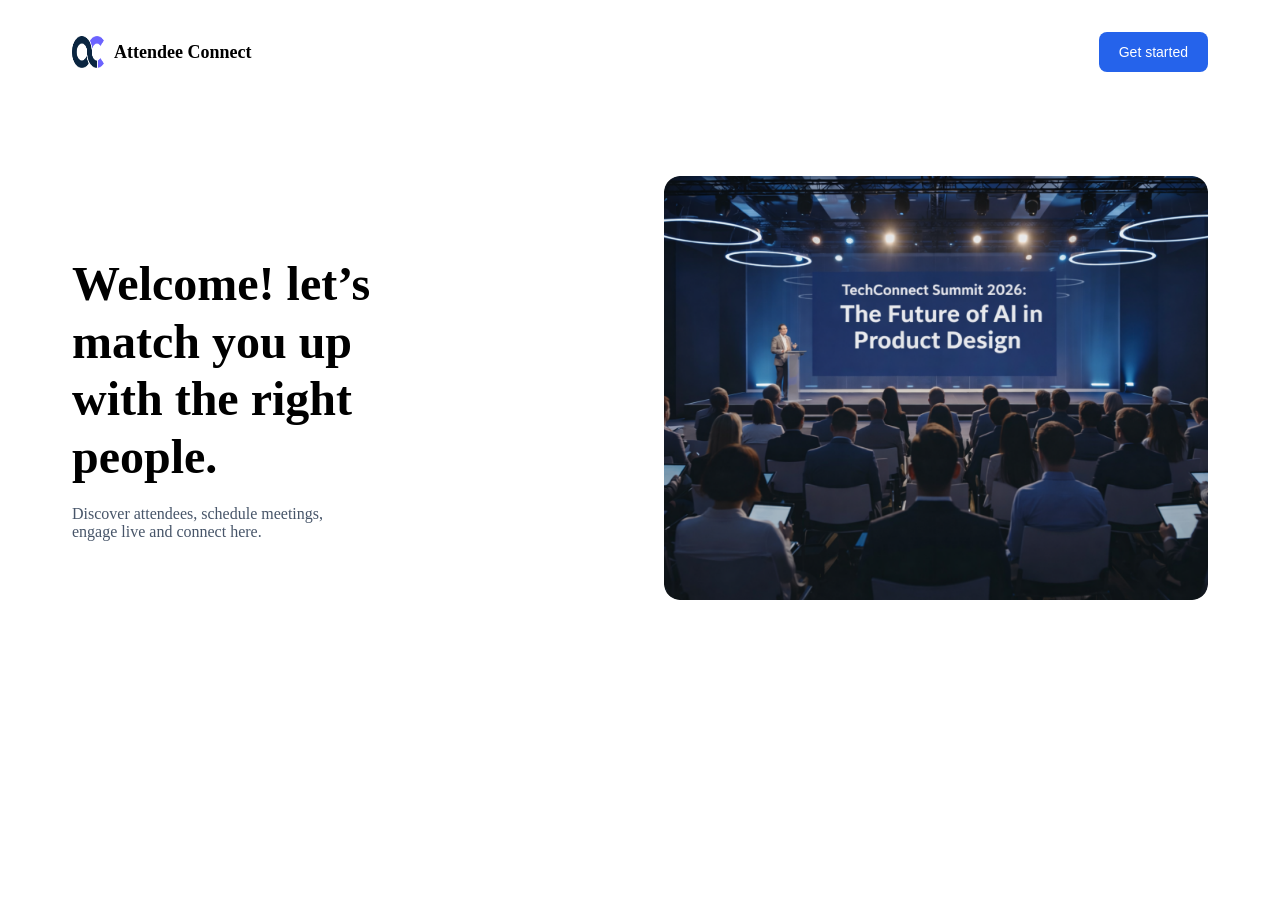
==== index.html @ ae0b0954 "made changes" ====
<!DOCTYPE html>
<html lang="en">
<head>
  <meta charset="UTF-8" />
  <meta name="viewport" content="width=device-width, initial-scale=1.0" />
  <title>Attendee Connect</title>

  <!-- CSS -->
  <link rel="stylesheet" href="/assets/css/reset.css" />
  <link rel="stylesheet" href="/assets/css/landingpage.css" />
</head>
<body>

  <!-- HEADER -->
  <header class="header">
    <div class="logo">
      <img src="/assets/images/logo.png" alt="Attendee Connect" />
      <span>Attendee Connect</span>
    </div>

    <button class="btn-primary">Get started</button>
  </header>

  <!-- HERO SECTION -->
  <main class="hero">
    <div class="hero-text">
      <h1>
        Welcome! let’s<br />
        match you up<br />
        with the right<br />
        people.
      </h1>

      <p>
        Discover attendees, schedule meetings,<br />
        engage live and connect here.
      </p>
    </div>

    <div class="hero-image">
      <img src="/assets/images/landing-attendee.png" alt="Event audience" />
    </div>
  </main>

    <!-- ROLE MODAL -->
<div class="role-modal" id="roleModal">
  <div class="role-modal-content">
    <button class="close-modal" id="closeModal">&times;</button>

    <h2>Continue as</h2>

    <div class="role-buttons">
      <a href="/attendeeconnect/landingpage/organiser/landingpageorganiser.html" class="role-card organizer">
        <span>Organizer</span>
      </a>

      <a href="/attendeeconnect/attendee-app/auth/intro.html" class="role-card attendee">
        <span>Attendee</span>
      </a>
    </div>
  </div>
</div>

  <script src="/assets/js/landingpage.js"></script>
</body>
</html>
---- assets/css/landingpage.css ----
.header {
  display: flex;
  justify-content: space-between;
  align-items: center;
  padding: 24px 64px;
}

.logo {
  display: flex;
  align-items: center;
  gap: 10px;
  font-weight: 600;
  font-size: 18px;
}

.logo img {
  width: 32px;
  height: 32px;
}

.btn-primary {
  background-color: #2563eb;
  color: #ffffff;
  border: none;
  padding: 12px 20px;
  border-radius: 8px;
  font-size: 14px;
  cursor: pointer;
}

.btn-primary:hover {
  background-color: #1e4ed8;
}

.hero {
  display: grid;
  grid-template-columns: 1fr 1fr;
  gap: 48px;
  align-items: center;
  padding: 80px 64px;
}

.hero-text h1 {
  font-size: 48px;
  line-height: 1.2;
  margin-bottom: 20px;
}

.hero-text p {
  font-size: 16px;
  color: #475569;
}

.hero-image img {
  width: 100%;
  border-radius: 16px;
}

@media (max-width: 768px) {

  .header {
    padding: 16px 20px;
  }

  .hero {
    grid-template-columns: 1fr;
    padding: 40px 20px;
    text-align: center;
  }

  .hero-text h1 {
    font-size: 32px;
  }

  .hero-text p {
    font-size: 14px;
  }

  .hero-image {
    margin-top: 24px;
  }
}

/* MODAL OVERLAY */
.role-modal {
  position: fixed;
  inset: 0;
  background: rgba(0, 0, 0, 0.45);
  backdrop-filter: blur(10px);
  display: none;
  align-items: center;
  justify-content: center;
  z-index: 999;
}

/* MODAL CONTENT */
.role-modal-content {
  background: rgba(255, 255, 255, 0.15);
  border-radius: 20px;
  padding: 40px;
  width: 90%;
  max-width: 420px;
  text-align: center;
  color: #fff;
  box-shadow: 0 25px 50px rgba(0, 0, 0, 0.3);
  position: relative;
}

/* TITLE */
.role-modal-content h2 {
  font-size: 28px;
  margin-bottom: 30px;
  font-weight: 600;
}

/* CLOSE BUTTON */
.close-modal {
  position: absolute;
  top: 16px;
  right: 18px;
  font-size: 26px;
  background: none;
  border: none;
  color: #fff;
  cursor: pointer;
}

/* ROLE BUTTONS */
.role-buttons {
  display: flex;
  gap: 20px;
  justify-content: center;
}

/* ROLE CARDS */
.role-card {
  flex: 1;
  padding: 22px;
  border-radius: 16px;
  text-decoration: none;
  font-size: 18px;
  font-weight: 600;
  color: #fff;
  transition: all 0.3s ease;
  backdrop-filter: blur(6px);
}

/* ORGANIZER */
.role-card.organizer {
  background: linear-gradient(135deg, #6a5cff, #8e7bff);
}

/* ATTENDEE */
.role-card.attendee {
  background: linear-gradient(135deg, #00c6ff, #00e6b8);
}

/* HOVER EFFECT */
.role-card:hover {
  transform: translateY(-6px);
  box-shadow: 0 15px 30px rgba(0, 0, 0, 0.35);
}
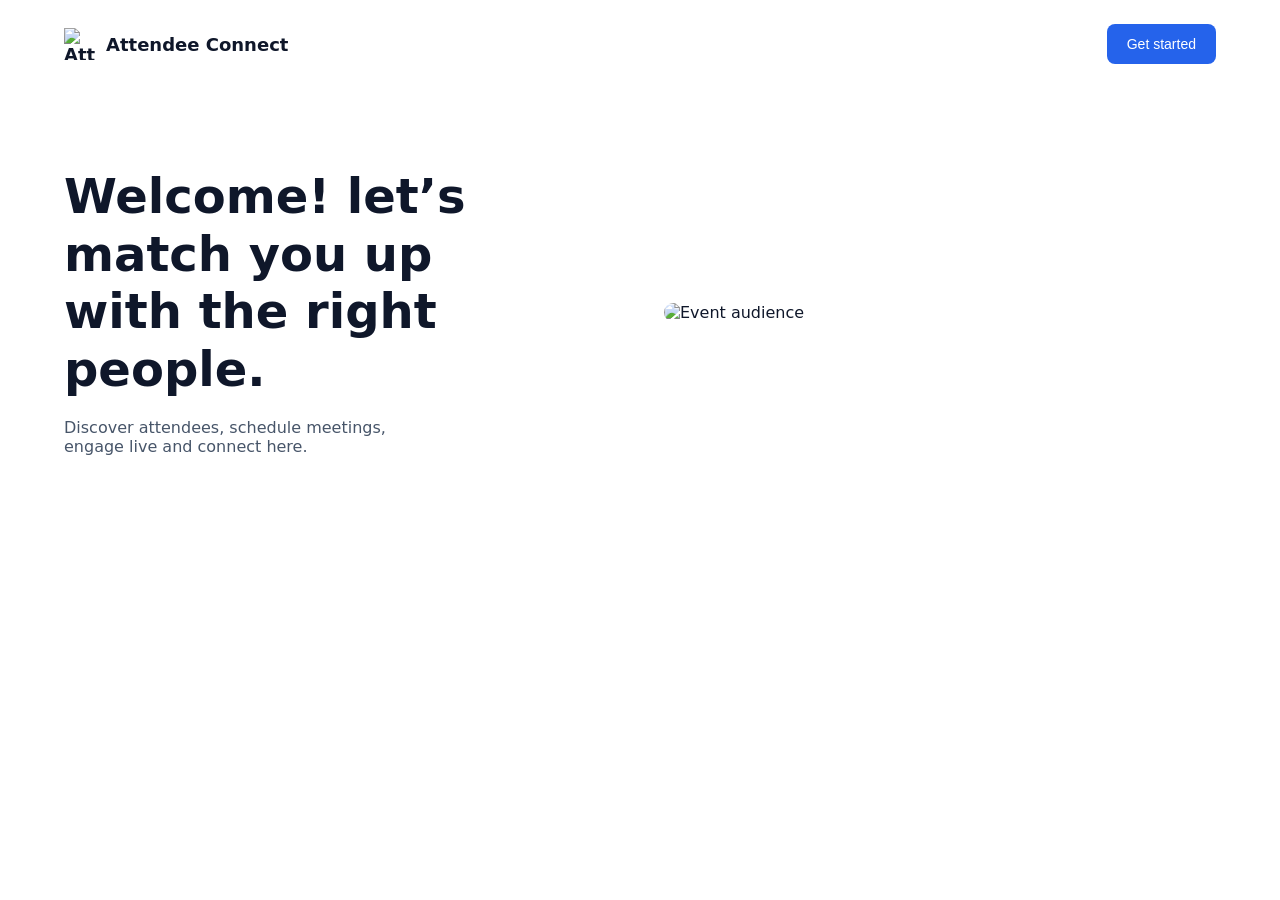
==== commit 048f9c43: "made changes" ====
--- a/index.html
+++ b/index.html
@@ -6,7 +6,7 @@
   <title>Attendee Connect</title>
 
   <!-- CSS -->
-  <link rel="stylesheet" href="/assets/css/reset.css" />
+  <link rel="stylesheet" href="/reset.css" />
   <link rel="stylesheet" href="/assets/css/landingpage.css" />
 </head>
 <body>
@@ -14,7 +14,7 @@
   <!-- HEADER -->
   <header class="header">
     <div class="logo">
-      <img src="/assets/images/logo.png" alt="Attendee Connect" />
+      <img src="/attendeeconnect/assets/images/logo.png" alt="Attendee Connect" />
       <span>Attendee Connect</span>
     </div>
 
@@ -38,7 +38,7 @@
     </div>
 
     <div class="hero-image">
-      <img src="/assets/images/landing-attendee.png" alt="Event audience" />
+      <img src="/attendeeconnect/assets/images/landing-attendee.png" alt="Event audience" />
     </div>
   </main>
 
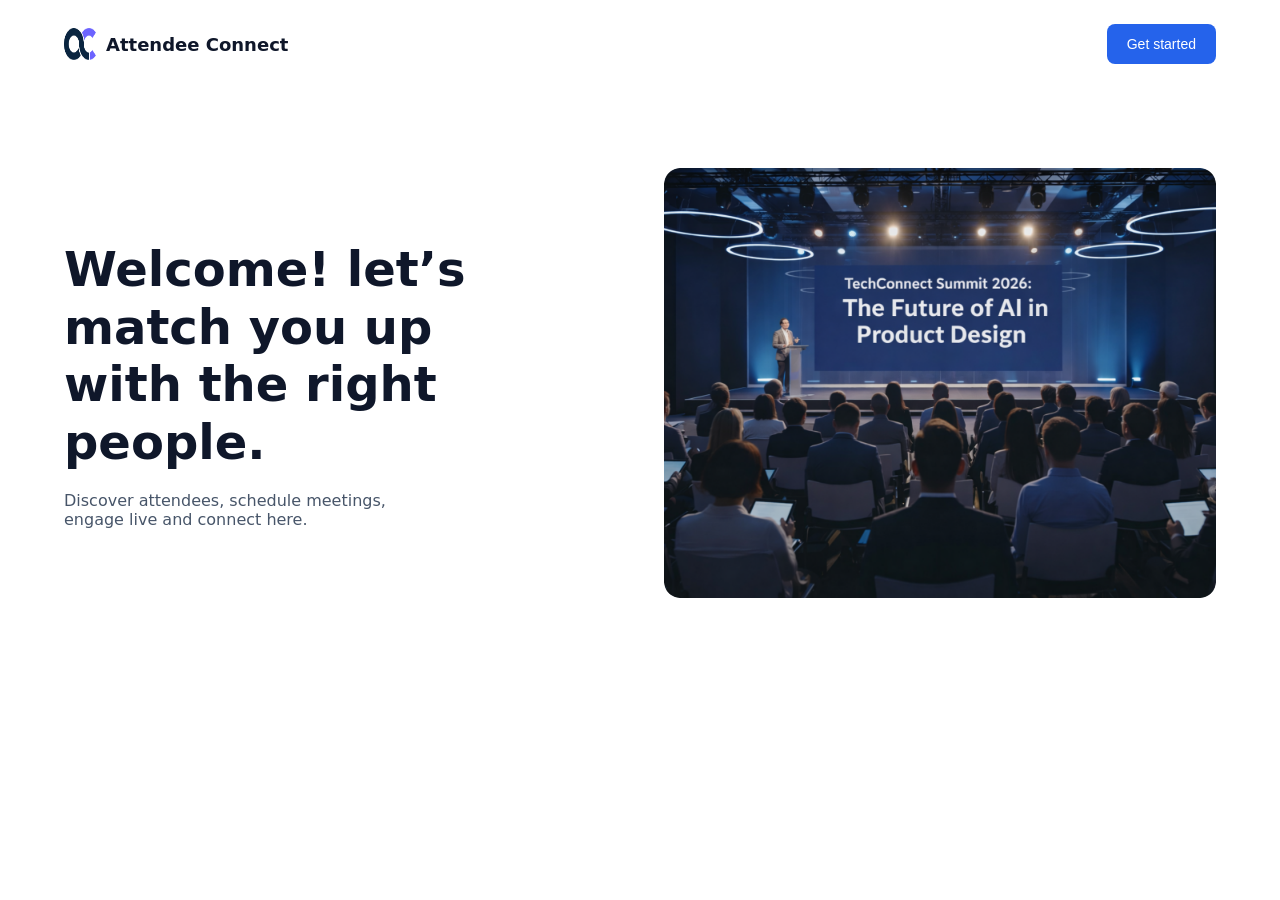
==== commit 611128e2: "made changes" ====
--- a/index.html
+++ b/index.html
@@ -14,7 +14,7 @@
   <!-- HEADER -->
   <header class="header">
     <div class="logo">
-      <img src="/attendeeconnect/assets/images/logo.png" alt="Attendee Connect" />
+      <img src="/assets/images/logo.png" alt="Attendee Connect" />
       <span>Attendee Connect</span>
     </div>
 
@@ -38,7 +38,7 @@
     </div>
 
     <div class="hero-image">
-      <img src="/attendeeconnect/assets/images/landing-attendee.png" alt="Event audience" />
+      <img src="/assets/images/landing-attendee.png" alt="Event audience" />
     </div>
   </main>
 
@@ -50,7 +50,7 @@
     <h2>Continue as</h2>
 
     <div class="role-buttons">
-      <a href="/attendeeconnect/landingpage/organiser/landingpageorganiser.html" class="role-card organizer">
+      <a href="/organiser-app/landingpageorganiser.html" class="role-card organizer">
         <span>Organizer</span>
       </a>
 
